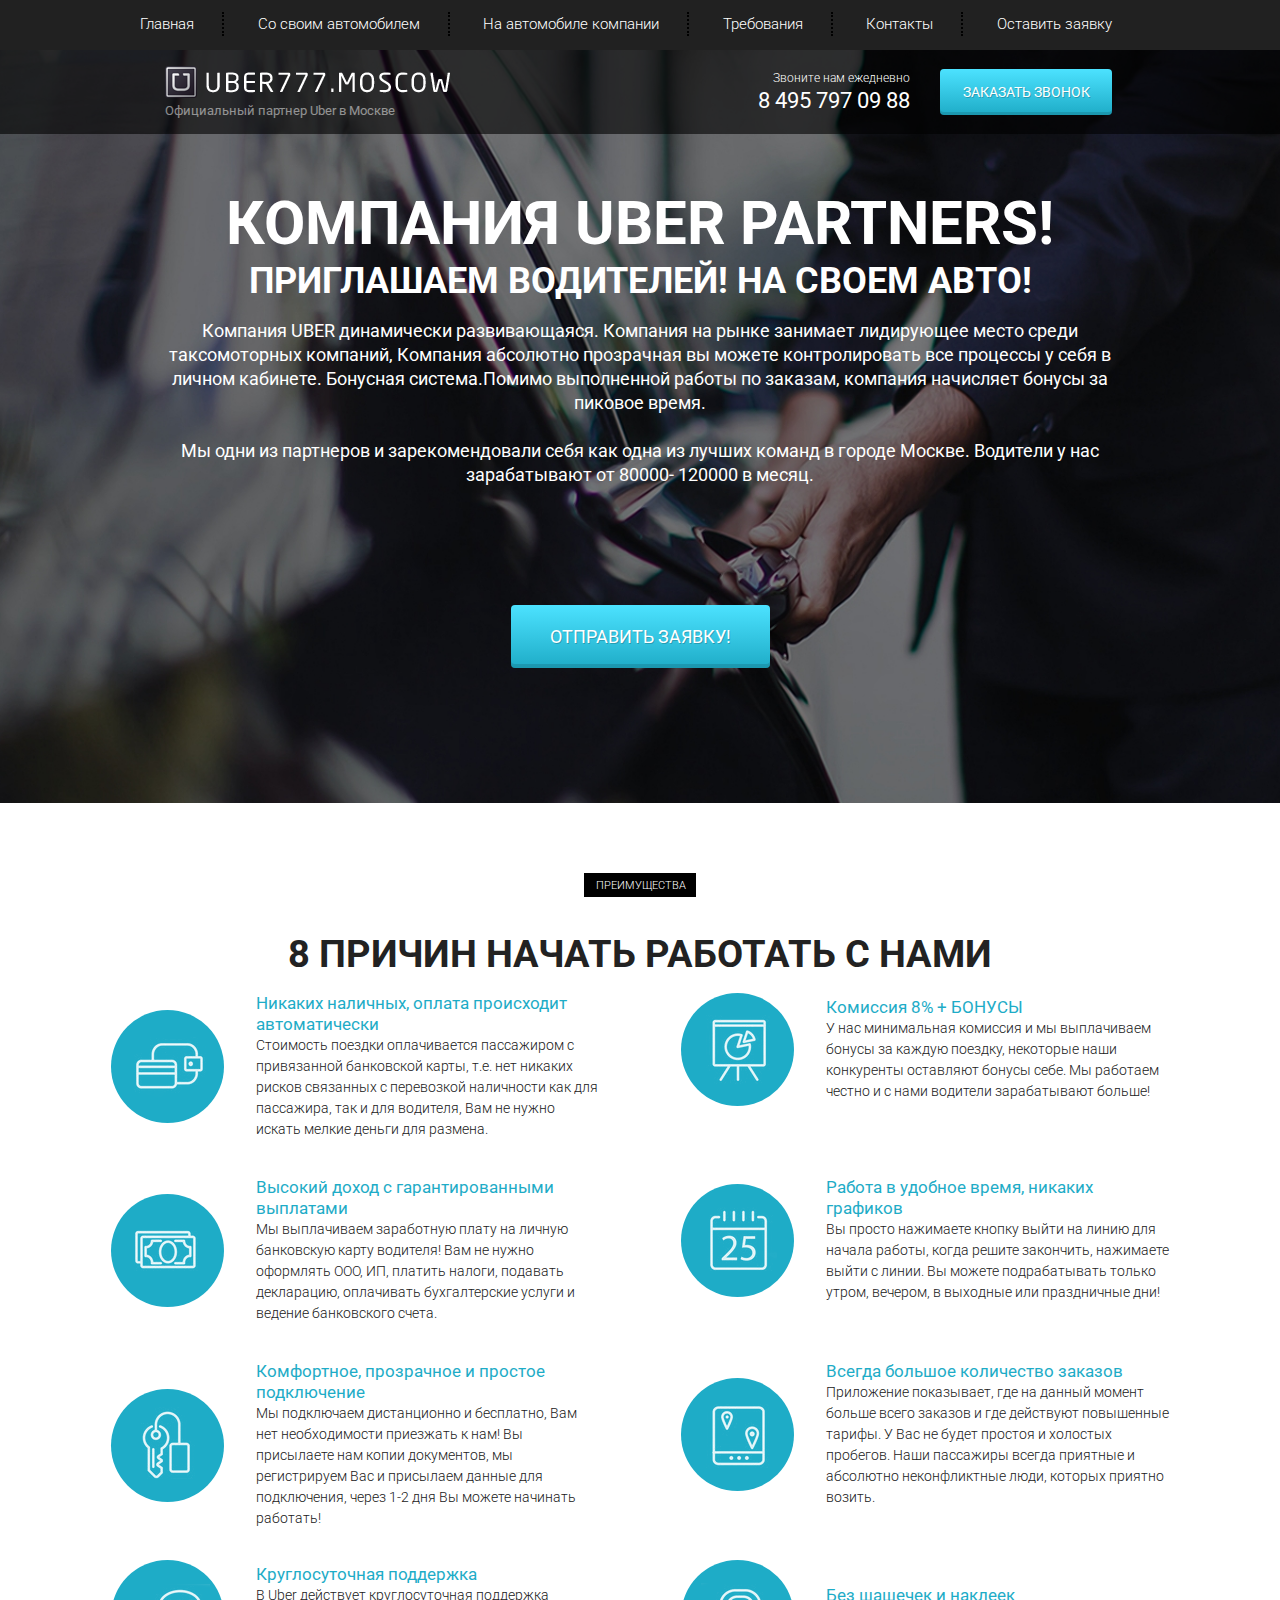
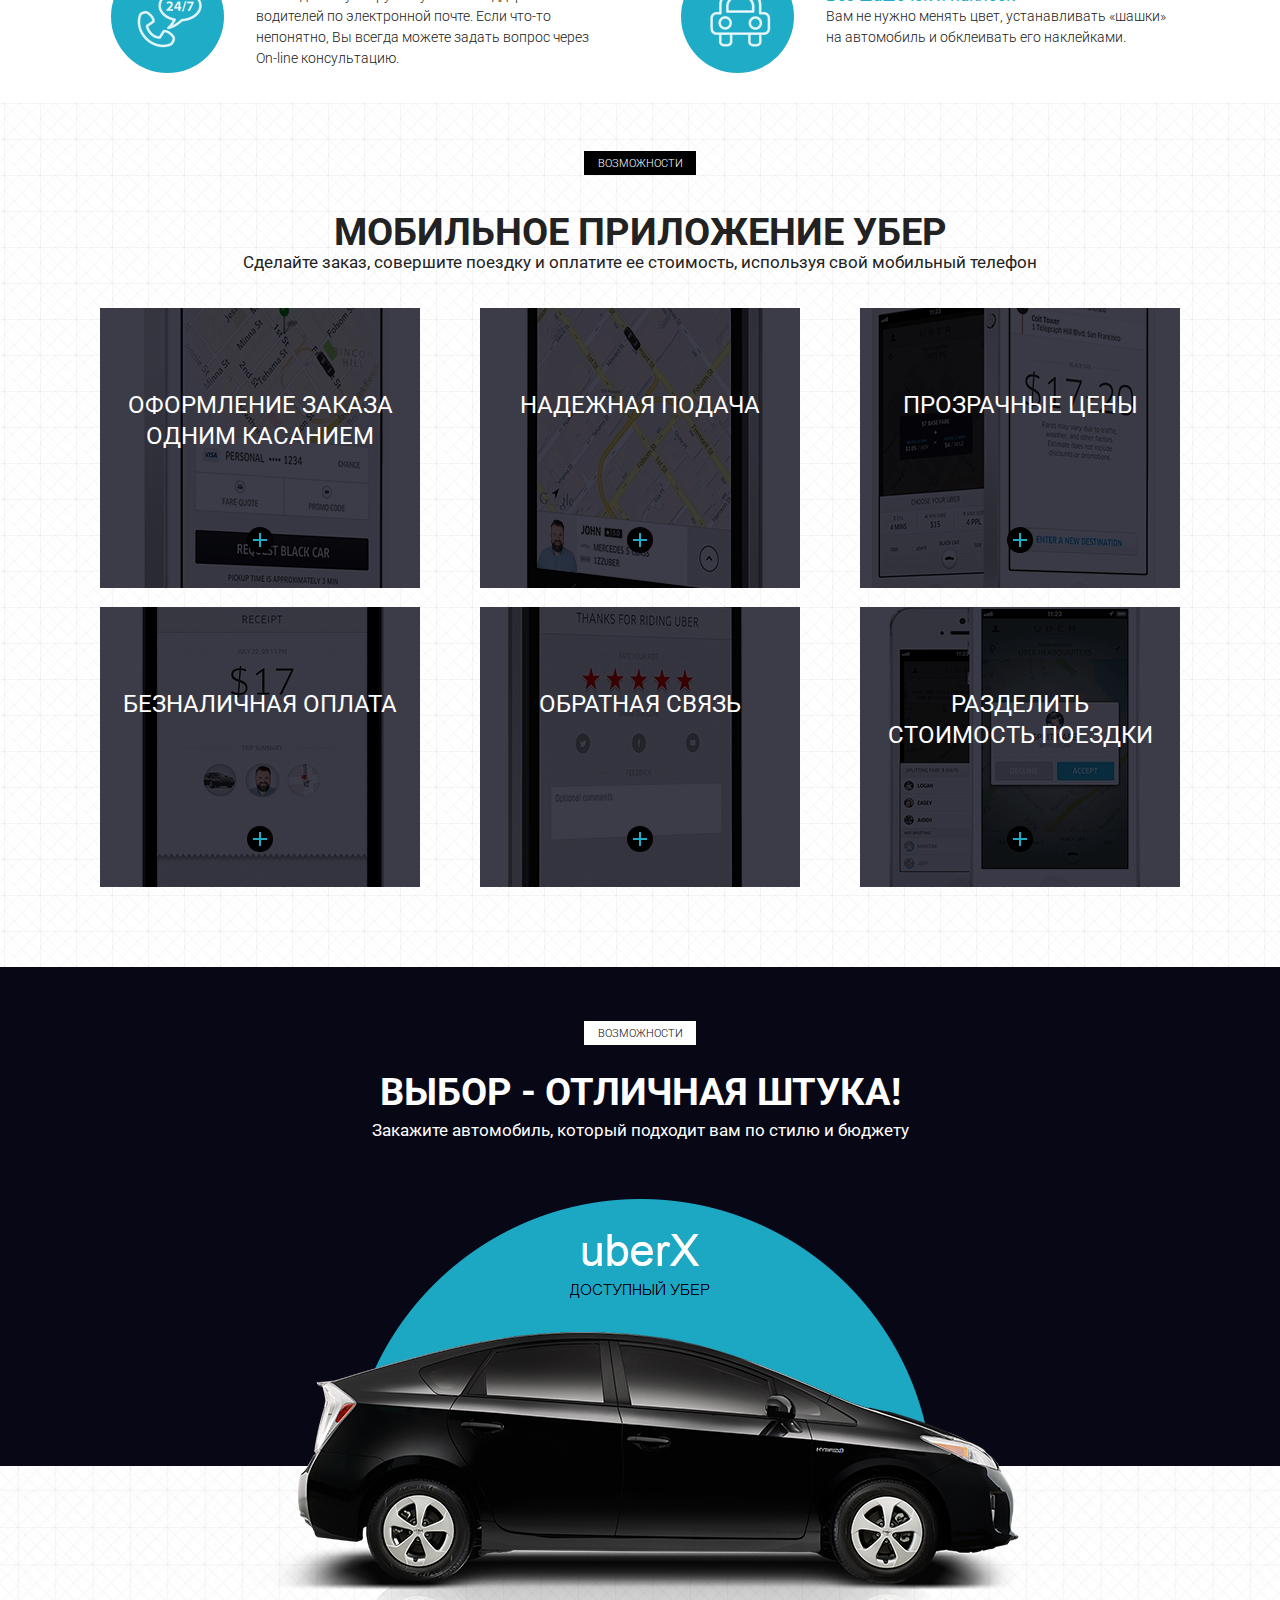
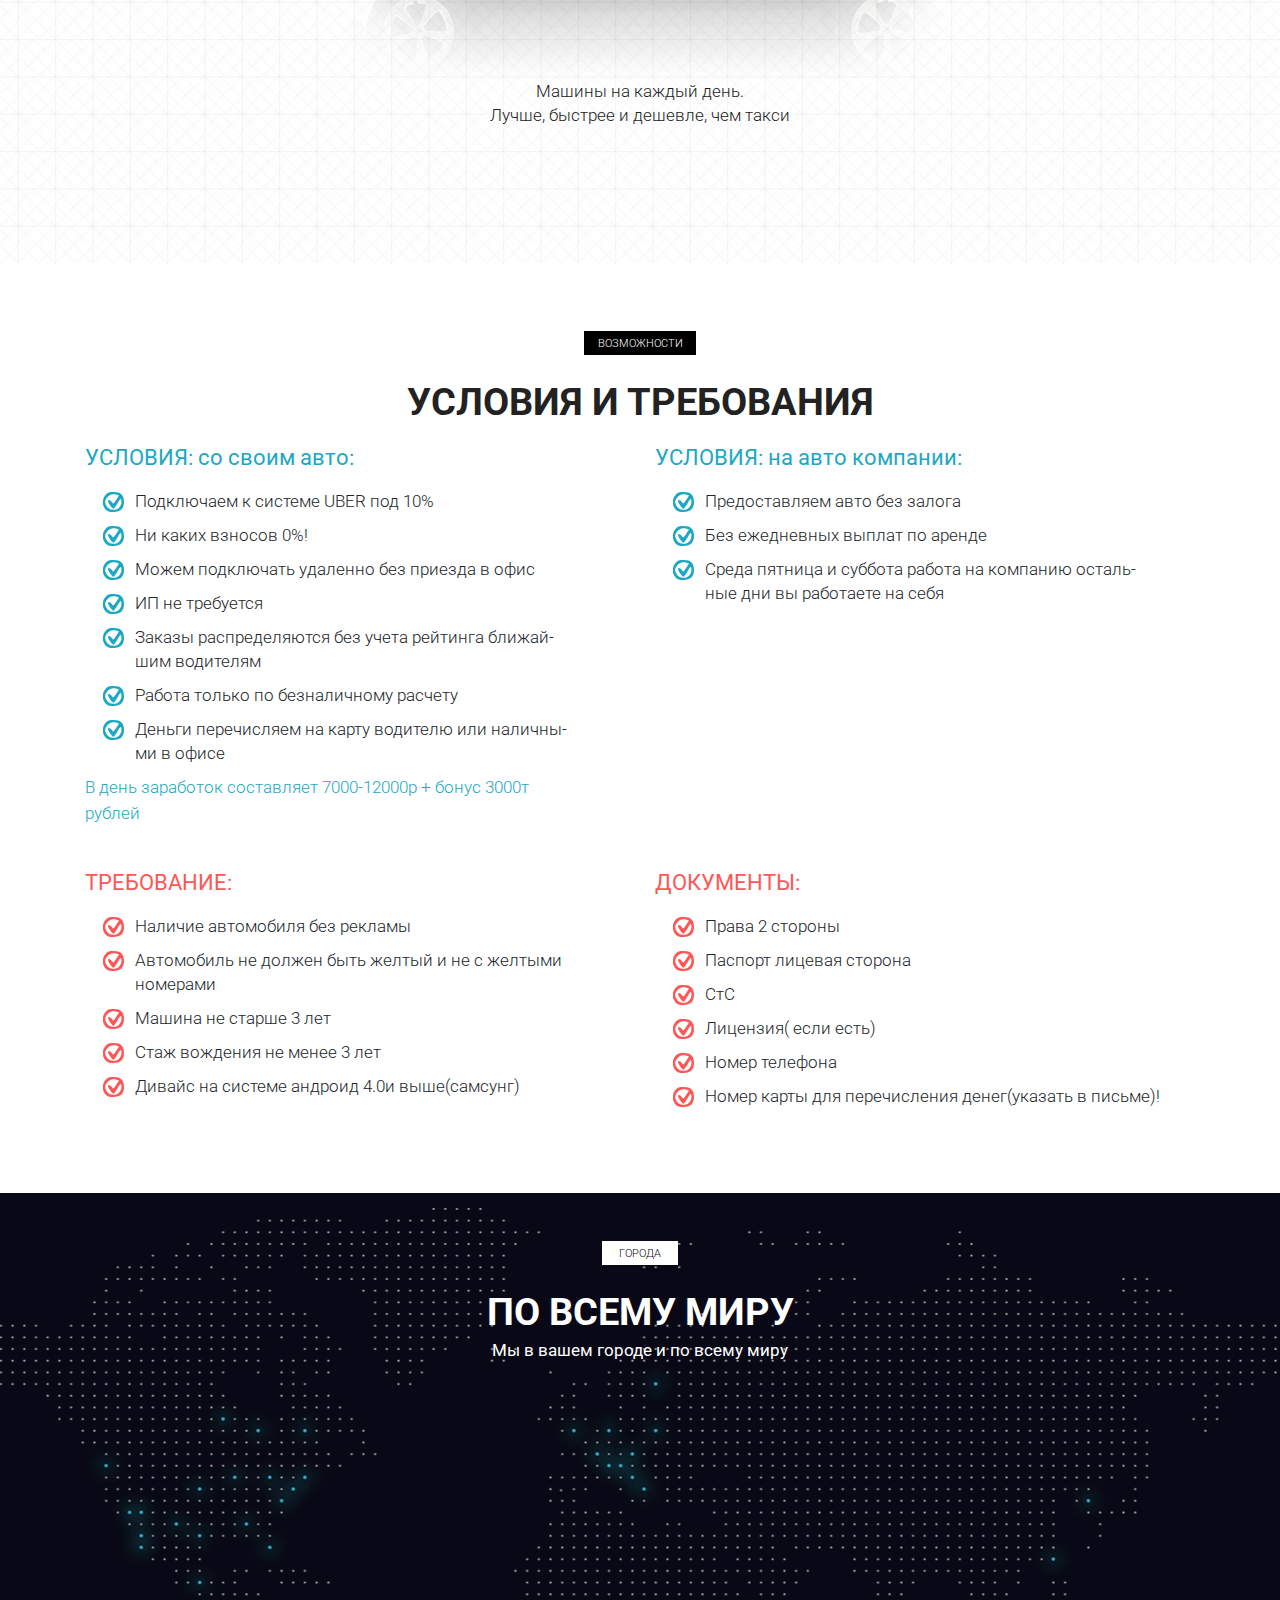
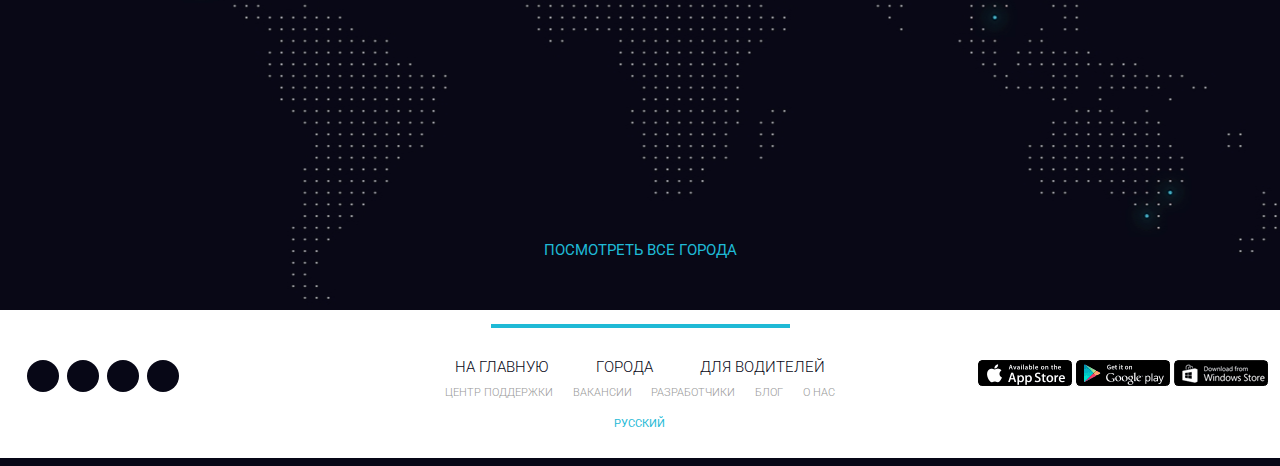
==== index.html @ fc547fad "init" ====
<!DOCTYPE html>
<html lang="ru">

<head>
    <meta charset="UTF-8">
    <meta name="viewport" content="width=device-width, initial-scale=1.0">
    <meta http-equiv="X-UA-Compatible" content="ie=edge">
    <title>Document</title>
    <link rel="shortcut icon" href="./assets/icons/favicon.ico" type="image/x-icon">
    <link href="https://fonts.googleapis.com/css?family=Roboto:300,400,700&amp;subset=cyrillic-ext" rel="stylesheet">
    <link rel="stylesheet" href="https://cdnjs.cloudflare.com/ajax/libs/font-awesome/5.12.0/css/all.min.css"
        integrity="sha256-ybRkN9dBjhcS2qrW1z+hfCxq+1aBdwyQM5wlQoQVt/0=" crossorigin="anonymous" />
    <link rel="stylesheet" href="./assets/css/bootstrap-reboot.min.css">
    <link rel="stylesheet" href="./assets/css/bootstrap-grid.min.css">
    <link rel="stylesheet" href="./assets/css/style.min.css">
</head>

<body>

    <header>
        <nav>
            <div class="container">
                <ul class="menu">
                    <li class="menu_item"><a href="#" class="menu_link">Главная</a></li>
                    <li class="menu_item"><a href="#require" class="menu_link">Со своим автомобилем</a></li>
                    <li class="menu_item"><a href="#require" class="menu_link">На автомобиле компании</a></li>
                    <li class="menu_item"><a href="#" class="menu_link">Требования</a></li>
                    <li class="menu_item"><a href="#" class="menu_link">Контакты</a></li>
                    <li class="menu_item"><a href="#" class="menu_link">Оставить заявку</a></li>
                </ul>
            </div>
            <div class="hamburger">
                <span></span>
                <span></span>
                <span></span>
            </div>
        </nav>
        <div class="subheader">
            <div class="container">
                <div class="row">
                    <div class="col-6 col-md-4 offset-md-1 p-0">
                        <a href="#" class="subheader_logo"><img src="./assets/icons/logo.png" alt="logo"></a>
                        <div class="subheader_official">
                            Официальный партнер Uber в Москве
                        </div>
                    </div>

                    <div class="xs-hidden col-md-3 offset-md-1 col-xl-2 offset-xl-2">
                        <div class="subheader_call">Звоните нам ежедневно</div>
                        <a href="tel:84957970988" class="subheader_phone">8 495 797 09 88</a>
                    </div>

                    <div class="col-6 col-md-3 col-lg-2">
                        <a href="tel:84957970988" class="xs-visible subheader_phone">8 495 797 09 88</a>
                        <button class="subheader_btn">заказать звонок</button>
                    </div>
                </div>
            </div>
        </div>
    </header>

    <section class="promo">
        <div class="container">
            <div class="row">
                <div class="col-md-12 offset-md-0 col-lg-10 offset-lg-1 p-0">
                    <h1 class="promo_header">КОМПАНИЯ UBER PARTNERS!</h1>
                    <h2 class="promo_subheader">ПРИГЛАШАЕМ ВОДИТЕЛЕЙ! НА СВОЕМ АВТО!</h2>
                    <div class="promo_descr">
                        Компания UBER динамически развивающаяся. Компания на рынке занимает лидирующее место среди
                        таксомоторных компаний, Компания абсолютно прозрачная вы можете контролировать все процессы у
                        себя в личном кабинете. Бонуcная система.Помимо выполненной работы по заказам, компания
                        начисляет бонусы за
                        пиковое время.
                        <br><br>
                        Мы одни из партнеров и зарекомендовали себя как одна из лучших команд в городе Москве. Водители
                        у нас
                        зарабатывают от 80000- 120000 в месяц.
                    </div>
                    <button class="promo_btn">ОТПРАВИТЬ ЗАЯВКУ!</button>
                </div>
            </div>
        </div>
    </section>

    <section class="advantages">
        <div class="container">
            <h2 class="label">преимущества</h2>
            <h3 class="title">8 причин начать работать с нами</h3>
            <div class="row">
                <div class="col-md-6 p-0">
                    <div class="advantages_block">
                        <div class="advantages_round">
                            <img src="./assets/icons/reasons/reason_1.png" alt="1">
                        </div>
                        <div class="advantages_descr">
                            <div class="advantages_subtitle">Никаких наличных, оплата происходит автоматически</div>
                            <div class="advantages_text">Стоимость поездки оплачивается пассажиром с привязанной
                                банковской карты, т.е. нет никаких рисков связанных с перевозкой наличности как для
                                пассажира, так и для водителя, Вам не нужно искать мелкие деньги для размена.</div>
                        </div>
                    </div>
                </div>
                <div class="col-md-6 p-0">
                    <div class="advantages_block">
                        <div class="advantages_round">
                            <img src="./assets/icons/reasons/reason_2.png" alt="2">
                        </div>
                        <div class="advantages_descr">
                            <div class="advantages_subtitle">Комиссия 8% + БОНУСЫ</div>
                            <div class="advantages_text">У нас минимальная комиссия и мы выплачиваем бонусы за каждую
                                поездку, некоторые наши конкуренты оставляют бонусы себе. Мы работаем честно и с нами
                                водители зарабатывают больше!</div>
                        </div>
                    </div>
                </div>
                <div class="col-md-6 p-0">
                    <div class="advantages_block">
                        <div class="advantages_round">
                            <img src="./assets/icons/reasons/reason_3.png" alt="3">
                        </div>
                        <div class="advantages_descr">
                            <div class="advantages_subtitle">Высокий доход с гарантированными выплатами</div>
                            <div class="advantages_text">Мы выплачиваем заработную плату на личную банковскую карту
                                водителя! Вам не нужно оформлять ООО, ИП, платить налоги, подавать декларацию,
                                оплачивать бухгалтерские услуги и ведение банковского счета.</div>
                        </div>
                    </div>
                </div>
                <div class="col-md-6 p-0">
                    <div class="advantages_block">
                        <div class="advantages_round">
                            <img src="./assets/icons/reasons/reason_4.png" alt="4">
                        </div>
                        <div class="advantages_descr">
                            <div class="advantages_subtitle">Работа в удобное время, никаких графиков</div>
                            <div class="advantages_text">Вы просто нажимаете кнопку выйти на линию для начала работы,
                                когда решите закончить, нажимаете выйти с линии. Вы можете подрабатывать только утром,
                                вечером, в выходные или праздничные дни!</div>
                        </div>
                    </div>
                </div>
                <div class="col-md-6 p-0">
                    <div class="advantages_block">
                        <div class="advantages_round">
                            <img src="./assets/icons/reasons/reason_5.png" alt="5">
                        </div>
                        <div class="advantages_descr">
                            <div class="advantages_subtitle">Комфортное, прозрачное и простое подключение</div>
                            <div class="advantages_text">Мы подключаем дистанционно и бесплатно, Вам нет необходимости
                                приезжать к нам! Вы присылаете нам копии документов, мы регистрируем Вас и присылаем
                                данные для подключения, через 1-2 дня Вы можете начинать работать!</div>
                        </div>
                    </div>
                </div>
                <div class="col-md-6 p-0">
                    <div class="advantages_block">
                        <div class="advantages_round">
                            <img src="./assets/icons/reasons/reason_6.png" alt="6">
                        </div>
                        <div class="advantages_descr">
                            <div class="advantages_subtitle">Всегда большое количество заказов</div>
                            <div class="advantages_text">Приложение показывает, где на данный момент больше всего
                                заказов и где действуют повышенные тарифы. У Вас не будет простоя и холостых пробегов.
                                Наши пассажиры всегда приятные и абсолютно неконфликтные люди, которых приятно возить.
                            </div>
                        </div>
                    </div>
                </div>
                <div class="col-md-6 p-0">
                    <div class="advantages_block m-0">
                        <div class="advantages_round">
                            <img src="./assets/icons/reasons/reason_7.png" alt="7">
                        </div>
                        <div class="advantages_descr">
                            <div class="advantages_subtitle">Круглосуточная поддержка</div>
                            <div class="advantages_text">В Uber действует круглосуточная поддержка водителей по
                                электронной почте. Если что-то непонятно, Вы всегда можете задать вопрос через On-line
                                консультацию.</div>
                        </div>
                    </div>
                </div>
                <div class="col-md-6 p-0">
                    <div class="advantages_block m-0">
                        <div class="advantages_round">
                            <img src="./assets/icons/reasons/reason_8.png" alt="8">
                        </div>
                        <div class="advantages_descr">
                            <div class="advantages_subtitle">Без шашечек и наклеек</div>
                            <div class="advantages_text">Вам не нужно менять цвет, устанавливать «шашки» на автомобиль и
                                обклеивать его наклейками.</div>
                        </div>
                    </div>
                </div>
            </div>
        </div>
    </section>

    <section class="mobile">
        <div class="container">
            <div class="label">Возможности</div>
            <div class="title">мобильное приложение убер</div>
            <div class="subtitle">Сделайте заказ, совершите поездку и оплатите ее стоимость, используя свой мобильный
                телефон</div>

            <div class="row">
                <div class="col-md-4">
                    <div class="mobile_item mobile_item_1">
                        <div class="mobile_item_subtitle">оформление заказа одним касанием</div>
                        <div class="mobile_item_plus"></div>
                    </div>
                </div>
                <div class="col-md-4">
                    <div class="mobile_item mobile_item_2">
                        <div class="mobile_item_subtitle">надежная подача</div>
                        <div class="mobile_item_plus"></div>
                    </div>
                </div>
                <div class="col-md-4">
                    <div class="mobile_item mobile_item_3">
                        <div class="mobile_item_subtitle">прозрачные цены</div>
                        <div class="mobile_item_plus"></div>
                    </div>
                </div>
                <div class="col-md-4">
                    <div class="mobile_item mobile_item_4">
                        <div class="mobile_item_subtitle">безналичная оплата</div>
                        <div class="mobile_item_plus"></div>
                    </div>
                </div>
                <div class="col-md-4">
                    <div class="mobile_item mobile_item_5">
                        <div class="mobile_item_subtitle">обратная связь</div>
                        <div class="mobile_item_plus"></div>
                    </div>
                </div>
                <div class="col-md-4">
                    <div class="mobile_item mobile_item_6">
                        <div class="mobile_item_subtitle">разделить<br>
                            стоимость поездки</div>
                        <div class="mobile_item_plus"></div>
                    </div>
                </div>
            </div>
        </div>
    </section>

    <section class="choice">
        <div class="container">
            <div class="black"></div>
            <div class="label label_white">возможности</div>
            <h2 class="title title_white">Выбор - отличная штука!</h2>
            <div class="subtitle subtitle_white">Закажите автомобиль, который подходит вам по стилю и бюджету</div>
            <img src="./assets/img/car.png" alt="uber car" class="choice_img">
            <div class="choice_descr">
                Машины на каждый день.<br>
                Лучше, быстрее и дешевле, чем такси
            </div>
        </div>
    </section>

    <section class="require" id="require">
        <div class="container">
            <div class="label">Возможности</div>
            <div class="title">условия и требования</div>
            <div class="row">
                <div class="col-md-6">
                    <div class="require_block">
                        <div class="require_title">УСЛОВИЯ: со своим авто:</div>
                        <ul class="require_list mb-0">
                            <li>Подключаем к системе UBER под 10%</li>
                            <li>Ни каких взносов 0%!</li>
                            <li>Можем подключать удаленно без приезда в офис</li>
                            <li>ИП не требуется</li>
                            <li>Заказы распределяются без учета рейтинга ближай-<br>шим водителям</li>
                            <li>Работа только по безналичному расчету</li>
                            <li>Деньги перечисляем на карту водителю или наличны-<br>ми в офисе</li>
                        </ul>
                        <div class="require_descr">В день заработок составляет 7000-12000р + бонус 3000т<br>рублей</div>
                    </div>
                </div>
                <div class="col-md-6">
                    <div class="require_block">
                        <div class="require_title">УСЛОВИЯ: на авто компании:</div>
                        <ul class="require_list">
                            <li>Предоставляем авто без залога</li>
                            <li>Без ежедневных выплат по аренде</li>
                            <li>Среда пятница и суббота работа на компанию осталь-<br>ные дни вы работаете на себя </li>
                        </ul>
                    </div>
                </div>
                <div class="col-md-6">
                    <div class="require_block warning">
                        <div class="require_title">ТРЕБОВАНИЕ:</div>
                        <ul class="require_list">
                            <li>Наличие автомобиля без рекламы</li>
                            <li>Автомобиль не должен быть желтый и не с желтыми номерами</li>
                            <li>Машина не старше 3 лет</li>
                            <li>Стаж вождения не менее 3 лет</li>
                            <li>Дивайс на системе андроид 4.0и выше(самсунг)</li>
                        </ul>
                    </div>
                </div>
                <div class="col-md-6">
                    <div class="require_block warning">
                        <div class="require_title">ДОКУМЕНТЫ:</div>
                        <ul class="require_list">
                            <li>Права 2 стороны</li>
                            <li>Паспорт лицевая сторона</li>
                            <li>СтС</li>
                            <li>Лицензия( если есть)</li>
                            <li>Номер телефона</li>
                            <li>Номер карты для перечисления денег(указать в письме)!</li>
                        </ul>
                    </div>
                </div>
            </div>
        </div>
    </section>

    <section class="world">
        <div class="container">
            <div class="label label_white label_min">города</div>
            <h2 class="title title_white">По всему миру</h2>
            <div class="subtitle subtitle_white">Мы в вашем городе и по всему миру</div>

            <a href="#" class="world_link">посмотреть все города</a>
        </div>
    </section>

    <footer>
        <div class="footer_divider"></div>
        <div class="footer_wrapper row" style="overflow: auto;">
            <div class="col-md-2 col-lg-3 col-xl-4">
                <div class="footer_social">
                    <a href="#" class="footer_social_link">
                        <i class="fab fa-facebook-f"></i>
                    </a>
                    <a href="#" class="footer_social_link">
                        <i class="fab fa-twitter"></i>
                    </a>
                    <a href="#" class="footer_social_link">
                        <i class="fab fa-linkedin"></i>
                    </a>
                    <a href="#" class="footer_social_link">
                        <i class="fab fa-instagram"></i>
                    </a>
                </div>
            </div>
            <div class="col-md-8 col-lg-6 col-xl-4 p-xs-0">
                <div class="footer_links">
                    <div class="footer_links_main">
                        <a href="#">на главную</a>
                        <a href="#">города</a>
                        <a href="#">для водителей</a>
                    </div>
                    <div class="footer_links_sub">
                        <a href="#">центр поддержки</a>
                        <a href="#">вакансии</a>
                        <a href="#">разработчики</a>
                        <a href="#">блог</a>
                        <a href="#">о нас</a>
                    </div>
                    <a href="#" class="footer_links_lang">русский</a>
                </div>
            </div>
            <div class="col-md-2 col-lg-3 col-xl-4 p-lg-0">
                <div class="footer_mobile">
                    <a href="#">
                        <img src="./assets/img/app_store.png" alt="App Store">
                    </a>
                    <a href="#">
                        <img src="./assets/img/google_play.png" alt="Google play">
                    </a>
                    <a href="#">
                        <img src="./assets/img/windows_store.png" alt="Windows store">
                    </a>
                </div>
            </div>
        </div>
    </footer>

    <div class="divider"></div>

    <script src="./assets/js/script.js"></script>

</body>

</html>
---- assets/css/style.min.css ----
a{-webkit-transition:0.3s all;transition:0.3s all}a:hover{text-decoration:none;color:#dbdbdb}header{position:relative;height:50px}nav{position:fixed;width:100%;height:50px;background-color:#212121;z-index:10}.hamburger{display:none}.menu{display:-webkit-box;display:-ms-flexbox;display:flex;-webkit-box-pack:justify;-ms-flex-pack:justify;justify-content:space-between;padding:12px 55px;margin:0;list-style-type:none}.menu_link{color:#ffffff;font-size:15px;font-weight:300}.menu_item{border-right:2px dotted black;padding-right:28px}.menu_item:last-child{border-right:none}.subheader{position:absolute;top:50px;width:100%;height:84px;background-color:rgba(0,0,0,0.6)}.subheader_logo{display:block;min-width:100%;margin-top:16px}.subheader_official{margin-top:3px;opacity:0.5;color:#ffffff;font-size:13px;font-weight:400}.subheader_call{color:#ffffff;font-size:12px;font-weight:300;margin-top:19px;text-align:right}.subheader_phone{display:block;margin-top:8px;color:#ffffff;font-size:22px;font-weight:400;text-transform:uppercase;text-align:right;line-height:12px}.subheader_btn{margin-top:19px;width:172px;height:46px;-webkit-box-shadow:inset 0 -3px 0 rgba(0,0,0,0.12);box-shadow:inset 0 -3px 0 rgba(0,0,0,0.12);border:none;border-radius:4px;background-image:-webkit-gradient(linear, left bottom, left top, from(#1eacc7), to(#4ce2ff));background-image:linear-gradient(to top, #1eacc7 0%, #4ce2ff 100%);text-shadow:1px 1px 0 rgba(0,0,0,0.21);color:#ffffff;font-size:14px;font-weight:400;text-transform:uppercase}.subheader_btn:hover{background-image:none;background-color:#1eacc7}.subheader_btn:focus{outline:none}.promo{min-height:750px;background:url("../img/bg/main_bg.jpg") center center/cover no-repeat;padding:129px 0 135px 0;text-align:center}.promo_header{color:#ffffff;font-weight:700;text-transform:uppercase;font-size:60px;margin:0;max-height:75px}.promo_subheader{color:#ffffff;font-weight:700;text-transform:uppercase;font-size:36px;text-align:center;margin:0}.promo_descr{color:#ffffff;font-size:18px;font-weight:400;line-height:24px;margin-top:11px}.promo_btn{display:block;margin:118px auto 0 auto;width:259px;height:63px;-webkit-box-shadow:inset 0 -4px 0 rgba(0,0,0,0.12);box-shadow:inset 0 -4px 0 rgba(0,0,0,0.12);border:none;border-radius:4px;background-image:-webkit-gradient(linear, left bottom, left top, from(#1eacc7), to(#4ce2ff));background-image:linear-gradient(to top, #1eacc7 0%, #4ce2ff 100%);text-shadow:1px 1px 0 rgba(0,0,0,0.21);color:#ffffff;font-size:18px;font-weight:400;text-transform:uppercase}.promo_btn:hover{background-image:none;background-color:#1eacc7}.promo_btn:focus{outline:none}.label{position:relative;margin:0 auto;height:24px;width:112px;padding:5px 12px;background-color:#000000;color:#ffffff;font-size:11px;font-weight:300;text-transform:uppercase;text-align:center;z-index:2}.label_white{background-color:#ffffff;color:#070716}.label_min{width:76px}.title{position:relative;margin-bottom:0;margin-top:38px;color:#222222;font-size:38px;line-height:38px;font-weight:700;text-transform:uppercase;text-align:center;z-index:2}.title_white{color:#ffffff;margin-top:28px}.subtitle{position:relative;margin-top:-1px;color:#222222;font-size:17px;font-weight:400;text-align:center;z-index:2}.subtitle_white{color:#ffffff;margin-top:7px}.advantages{min-height:900px;padding-top:70px}.advantages_block{display:-webkit-box;display:-ms-flexbox;display:flex;-webkit-box-pack:center;-ms-flex-pack:center;justify-content:center;-webkit-box-align:center;-ms-flex-align:center;align-items:center;margin-top:6px;margin-bottom:31px;line-height:21px}.advantages_round{display:-webkit-box;display:-ms-flexbox;display:flex;-webkit-box-pack:center;-ms-flex-pack:center;justify-content:center;-webkit-box-align:center;-ms-flex-align:center;align-items:center;margin-right:32px;width:113px;height:113px;background-color:#1eacc7;border-radius:100%}.advantages_descr{width:343px}.advantages_subtitle{line-height:21px;color:#1eacc7;font-size:17px;font-weight:400}.advantages_text{color:#202020;font-size:13.97px;font-weight:300;line-height:21px}.advantages .row{margin-top:14px}.mobile{min-height:864px;padding:48px 0 59px 0;background:url("../img/bg/mobile_app.png") center center/cover no-repeat}.mobile .row{margin-top:32px}.mobile_item{position:relative;width:320px;height:280px;margin:0 auto;margin-bottom:19px;padding-top:82px}.mobile_item_1{background:url("../img/bg/mobile_screen_1.jpg") center center/cover no-repeat}.mobile_item_2{background:url("../img/bg/mobile_screen_2.jpg") center center/cover no-repeat}.mobile_item_3{background:url("../img/bg/mobile_screen_3.jpg") center center/cover no-repeat}.mobile_item_4{background:url("../img/bg/mobile_screen_4.jpg") center center/cover no-repeat}.mobile_item_5{background:url("../img/bg/mobile_screen_5.jpg") center center/cover no-repeat}.mobile_item_6{background:url("../img/bg/mobile_screen_6.jpg") center center/cover no-repeat}.mobile_item_subtitle{color:#ffffff;font-size:24px;font-weight:400;line-height:31px;text-transform:uppercase;text-align:center}.mobile_item_plus{display:-webkit-box;display:-ms-flexbox;display:flex;-webkit-box-pack:center;-ms-flex-pack:center;justify-content:center;-webkit-box-align:center;-ms-flex-align:center;align-items:center;position:absolute;bottom:35px;left:50%;-webkit-transform:translateX(-50%);transform:translateX(-50%);width:26px;height:26px;background-color:#000000;margin:0 auto;border-radius:100%;cursor:pointer}.mobile_item_plus:before{content:'';display:block;width:14px;height:2px;background-color:#1eacc7;-webkit-transition:0.3s all;transition:0.3s all}.mobile_item_plus:after{content:'';position:absolute;left:50%;-webkit-transform:translateX(-50%);transform:translateX(-50%);display:block;width:2px;height:14px;background-color:#1eacc7;-webkit-transition:0.3s all;transition:0.3s all}.mobile_item_plus:hover:before,.mobile_item_plus:hover:after{background-color:#ff5656}.choice{position:relative;height:896px;padding:54px 0 138px 0;background:url("../img/bg/mobile_app.png") center center/cover no-repeat}.choice_img{position:relative;display:block;margin:0 auto;margin-top:55px;z-index:2}.choice_descr{text-align:center;color:#222222;font-size:17px;font-weight:300;line-height:24px}.choice .black{position:absolute;top:0;left:0;height:499px;width:100%;background-color:#070716;z-index:1}.require{padding:68px 0 65px 0}.require .title{margin-top:28px}.require_block{margin:20px 0}.require_title{color:#1ca8c3;font-size:22px;font-weight:400}.require_descr{color:#1ca8c3;font-weight:300;font-size:17px}.require_list{list-style-type:none;padding-left:50px;margin-top:15px}.require_list li{position:relative;font-size:17px;font-weight:300;line-height:24px;margin-bottom:10px}.require_list li:before{content:'';display:block;position:absolute;left:-32px;top:3px;width:21px;height:20px;background:url("../icons/check_blue.svg") center center/cover no-repeat}.require .warning .require_title{color:#ff5656}.require .warning .require_list li:before{background:url("../icons/check_red.svg") center center/cover no-repeat}.world{position:relative;height:717px;padding:48px 0 49px 0;background:url("../img/bg/map.jpg") center center/cover no-repeat}.world_link{position:absolute;left:50%;-webkit-transform:translateX(-50%);transform:translateX(-50%);bottom:49px;text-align:center;font-size:15px;font-weight:400;text-transform:uppercase;color:#1fbad6}.world_link:hover{text-decoration:none;color:#fff}footer{padding:14px 23px 25px 23px}.footer_divider{width:299px;height:4px;background-color:#1fbad6;margin:0 auto}.footer_wrapper{display:-webkit-box;display:-ms-flexbox;display:flex;-webkit-box-pack:justify;-ms-flex-pack:justify;justify-content:space-between;-webkit-box-align:start;-ms-flex-align:start;align-items:flex-start;padding-top:32px}.footer_social{width:160px;display:-webkit-box;display:-ms-flexbox;display:flex;-webkit-box-pack:justify;-ms-flex-pack:justify;justify-content:space-between}.footer_social_link{display:-webkit-box;display:-ms-flexbox;display:flex;-webkit-box-pack:center;-ms-flex-pack:center;justify-content:center;-webkit-box-align:center;-ms-flex-align:center;align-items:center;margin:0 4px;width:32px;height:32px;background-color:#070716;border-radius:100%}.footer_social_link i{color:#ffffff}.footer_links{width:390px;margin:0 auto}.footer_links_main{display:-webkit-box;display:-ms-flexbox;display:flex;-webkit-box-pack:justify;-ms-flex-pack:justify;justify-content:space-between;padding:0 10px;margin-top:-4px}.footer_links_main a{color:#070716;font-size:15px;font-weight:300;text-transform:uppercase}.footer_links_sub{display:-webkit-box;display:-ms-flexbox;display:flex;-webkit-box-pack:justify;-ms-flex-pack:justify;justify-content:space-between;margin-top:6px}.footer_links_sub a{color:#999999;font-size:11px;font-weight:300;text-transform:uppercase}.footer_links_lang{display:block;margin:0 auto;color:#1fbad6;font-size:11px;font-weight:400;margin-top:15px;text-transform:uppercase;text-align:center}.footer_mobile{margin-right:4px;float:right;clear:right}.divider{height:8px;background-color:#070716}.xs-visible{display:none}@media (max-width: 1199px) and (min-width: 991px){.menu_item{padding-right:20px}.menu_link{font-size:13px}.promo_header{font-size:50px}.advantages_block{-webkit-box-align:start;-ms-flex-align:start;align-items:flex-start}.advantages_descr{width:300px}.mobile_item{width:300px}footer{padding-bottom:15px}.footer_wrapper{padding-top:17px;-webkit-box-align:center;-ms-flex-align:center;align-items:center}.footer_mobile{display:-webkit-box;display:-ms-flexbox;display:flex;-ms-flex-pack:distribute;justify-content:space-around}.footer_mobile a>img{width:95%;margin-top:5px}}@media (max-width: 991px){.menu_item{padding-right:10px}.menu_link{font-size:10px}.subheader_logo img{width:100%}.subheader_official{font-size:11px}.subheader_phone{font-size:18px}.subheader_btn{margin-top:21px;width:100%;height:40px}.promo_header{font-size:40px}.promo_subheader{font-size:30px}.advantages_block{-webkit-box-orient:vertical;-webkit-box-direction:normal;-ms-flex-direction:column;flex-direction:column;-webkit-box-align:center;-ms-flex-align:center;align-items:center}.advantages_round{margin-right:0}.advantages_descr{width:300px;margin-top:20px}.mobile_item{width:220px;height:220px;padding:52px 10px}.mobile_item_subtitle{font-size:20px;line-height:25px}.choice{height:777px}.choice img{width:100%}.footer_wrapper{padding-top:17px;-webkit-box-align:center;-ms-flex-align:center;align-items:center}.footer_mobile a>img{margin-top:5px}}@media (max-width: 767px){.menu{position:fixed;-webkit-box-orient:vertical;-webkit-box-direction:normal;-ms-flex-direction:column;flex-direction:column;-webkit-box-pack:center;-ms-flex-pack:center;justify-content:center;-webkit-box-align:center;-ms-flex-align:center;align-items:center;top:0;left:-100%;width:50%;height:100vh;padding:20px 15px;background-color:rgba(0,0,0,0.8);-webkit-transition:0.6s all;transition:0.6s all}.menu_active{left:0}.menu_item{padding-right:0;border:none;margin:10px 0}.menu_link{font-size:20px}.hamburger{display:block;position:absolute;right:10px;top:50%;-webkit-transform:translateY(-50%);transform:translateY(-50%);width:26px;height:12px}.hamburger span{display:block;height:2px;width:100%;background-color:#ffffff;margin-bottom:2px;-webkit-transition:0.5s all;transition:0.5s all}.hamburger_active span{margin-bottom:-2px}.hamburger_active span:first-child{-webkit-transform:translateY(3px) rotate(-45deg);transform:translateY(3px) rotate(-45deg)}.hamburger_active span:nth-child(2){display:none}.hamburger_active span:last-child{-webkit-transform:translateY(3px) rotate(45deg);transform:translateY(3px) rotate(45deg)}.xs-hidden{display:none}.xs-visible{display:block}.subheader_phone{display:block;margin-top:10px;color:#ffffff;font-size:16px;font-weight:400;text-transform:uppercase;text-align:center}.subheader_btn{display:block;width:200px;height:40px;margin:0 auto;margin-top:10px}.promo_header{line-height:45px}footer{padding:25px 0 20px 0}.footer_links{max-width:100%}.footer_divider{width:253px;margin:0 auto}.footer_wrapper{padding-top:22px;width:100%;margin:0}.footer_wrapper>div{margin-bottom:20px}.footer_wrapper>div:nth-child(1){-webkit-box-ordinal-group:3;-ms-flex-order:2;order:2}.footer_wrapper>div:nth-child(2){-webkit-box-ordinal-group:2;-ms-flex-order:1;order:1}.footer_wrapper>div:nth-child(3){-webkit-box-ordinal-group:4;-ms-flex-order:3;order:3}.footer_wrapper>div_links{width:290px}.footer_wrapper>div_links_main{padding:0;font-size:14px}.footer_wrapper>div_links_sub{-ms-flex-wrap:wrap;flex-wrap:wrap;-webkit-box-pack:center;-ms-flex-pack:center;justify-content:center}.footer_wrapper>div_links_sub a{margin:0 7px}.footer_wrapper>div_links_lang{margin-top:10px}.footer_social{margin:0 auto}.footer_mobile{max-width:300px;display:-webkit-box;display:-ms-flexbox;display:flex;-ms-flex-pack:distribute;justify-content:space-around;margin:0 auto;float:none}}@media (max-width: 575px){nav{height:30px}header{height:30px}.subheader{height:60px;top:30px}.subheader_official{display:none}.subheader_logo{margin-top:16px;margin-left:20px}.subheader_phone{font-size:12px;font-weight:400;text-transform:uppercase;margin-top:11px}.subheader_btn{height:22px;width:110px;font-size:10px;margin-top:9px}.promo{min-height:400px;padding:73px 0 35px 0}.promo_descr{display:none}.promo_header{font-size:30px;padding:0 24px;line-height:35px}.promo_subheader{font-size:20px;margin-top:33px;padding:0 10px;line-height:30px}.menu{width:85%}.menu_item{width:100%;text-align:center;padding:5px 0}.menu_link{display:block}.advantages{padding:22px 0 36px 0}.advantages_block{margin-top:26px}.advantages_round{height:100px;width:100px}.advantages_descr{width:90%;margin-top:27px}.advantages_subtitle{font-style:16px}.title{font-size:16px;margin-top:15px;line-height:16px}.choice{padding:25px 0 33px 0;min-height:390px;background:#000;max-height:550px}.choice_img{margin-top:35px}.choice_descr{margin-top:23px;color:#ffffff;font-size:17px;font-weight:300;line-height:24px}.choice .black{display:none}.mobile{padding:20px 0 40px 0}.mobile .row{margin-top:20px}.mobile_item{width:300px;height:260px;padding:81px 40px 0 40px}.mobile_item_subtitle{font-size:18px;line-height:31px}.mobile_item_plus{bottom:28px}.mobile_item_plus:hover:before,.mobile_item_plus:hover:after{background-color:#1eacc7}.require{padding:25px}.require_block{margin:30px 0 0 0}.require_title{font-size:16px}.require_list{padding-left:30px;margin-top:5px}.require_list li{font-size:14px;margin-bottom:5px;line-height:20px}.require_descr{font-size:14px;margin-top:15px}.world{min-height:360px;padding:25px 0 30px 0}.world_link{width:200px;display:block;bottom:30px;line-height:15px}}*{font-family:'Roboto', sans-serif}
/*# sourceMappingURL=style.min.css.map */
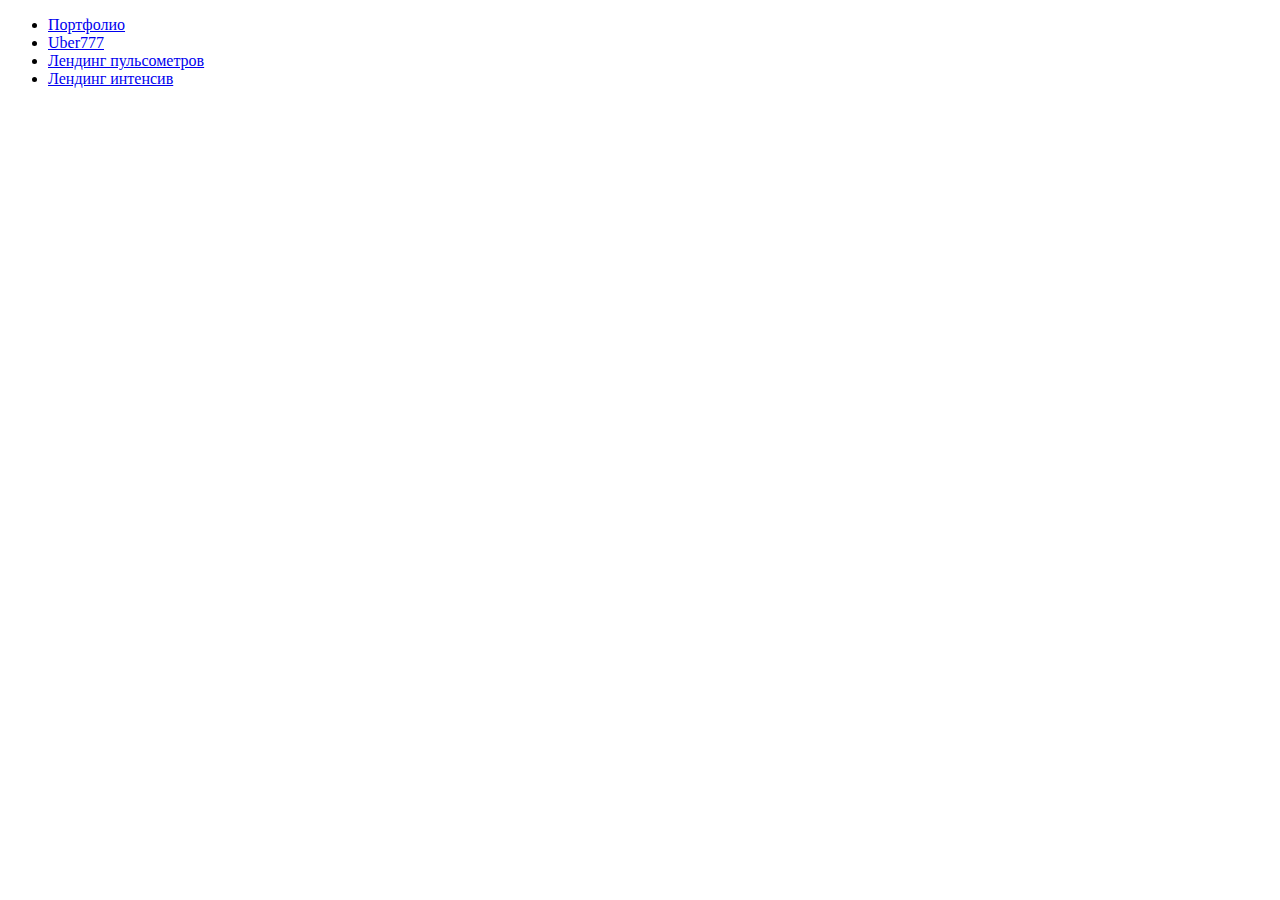
==== commit 0fcab863: "add sites" ====
--- a/index.html
+++ b/index.html
@@ -1,388 +1,16 @@
 <!DOCTYPE html>
-<html lang="ru">
+<html lang="en">
+<head>
+	<meta charset="UTF-8">
+	<title>Саталог сайтов</title>
+</head>
+<body>
+	<ul>
+		<li><a href="/briler">Портфолио</a></li>
+		<li><a href="/uber">Uber777</a></li>
+		<li><a href="/pulsometr">Лендинг пульсометров</a></li>
+		<li><a href="/intensiv">Лендинг интенсив</a></li>
 
-<head>
-    <meta charset="UTF-8">
-    <meta name="viewport" content="width=device-width, initial-scale=1.0">
-    <meta http-equiv="X-UA-Compatible" content="ie=edge">
-    <title>Document</title>
-    <link rel="shortcut icon" href="./assets/icons/favicon.ico" type="image/x-icon">
-    <link href="https://fonts.googleapis.com/css?family=Roboto:300,400,700&amp;subset=cyrillic-ext" rel="stylesheet">
-    <link rel="stylesheet" href="https://cdnjs.cloudflare.com/ajax/libs/font-awesome/5.12.0/css/all.min.css"
-        integrity="sha256-ybRkN9dBjhcS2qrW1z+hfCxq+1aBdwyQM5wlQoQVt/0=" crossorigin="anonymous" />
-    <link rel="stylesheet" href="./assets/css/bootstrap-reboot.min.css">
-    <link rel="stylesheet" href="./assets/css/bootstrap-grid.min.css">
-    <link rel="stylesheet" href="./assets/css/style.min.css">
-</head>
-
-<body>
-
-    <header>
-        <nav>
-            <div class="container">
-                <ul class="menu">
-                    <li class="menu_item"><a href="#" class="menu_link">Главная</a></li>
-                    <li class="menu_item"><a href="#require" class="menu_link">Со своим автомобилем</a></li>
-                    <li class="menu_item"><a href="#require" class="menu_link">На автомобиле компании</a></li>
-                    <li class="menu_item"><a href="#" class="menu_link">Требования</a></li>
-                    <li class="menu_item"><a href="#" class="menu_link">Контакты</a></li>
-                    <li class="menu_item"><a href="#" class="menu_link">Оставить заявку</a></li>
-                </ul>
-            </div>
-            <div class="hamburger">
-                <span></span>
-                <span></span>
-                <span></span>
-            </div>
-        </nav>
-        <div class="subheader">
-            <div class="container">
-                <div class="row">
-                    <div class="col-6 col-md-4 offset-md-1 p-0">
-                        <a href="#" class="subheader_logo"><img src="./assets/icons/logo.png" alt="logo"></a>
-                        <div class="subheader_official">
-                            Официальный партнер Uber в Москве
-                        </div>
-                    </div>
-
-                    <div class="xs-hidden col-md-3 offset-md-1 col-xl-2 offset-xl-2">
-                        <div class="subheader_call">Звоните нам ежедневно</div>
-                        <a href="tel:84957970988" class="subheader_phone">8 495 797 09 88</a>
-                    </div>
-
-                    <div class="col-6 col-md-3 col-lg-2">
-                        <a href="tel:84957970988" class="xs-visible subheader_phone">8 495 797 09 88</a>
-                        <button class="subheader_btn">заказать звонок</button>
-                    </div>
-                </div>
-            </div>
-        </div>
-    </header>
-
-    <section class="promo">
-        <div class="container">
-            <div class="row">
-                <div class="col-md-12 offset-md-0 col-lg-10 offset-lg-1 p-0">
-                    <h1 class="promo_header">КОМПАНИЯ UBER PARTNERS!</h1>
-                    <h2 class="promo_subheader">ПРИГЛАШАЕМ ВОДИТЕЛЕЙ! НА СВОЕМ АВТО!</h2>
-                    <div class="promo_descr">
-                        Компания UBER динамически развивающаяся. Компания на рынке занимает лидирующее место среди
-                        таксомоторных компаний, Компания абсолютно прозрачная вы можете контролировать все процессы у
-                        себя в личном кабинете. Бонуcная система.Помимо выполненной работы по заказам, компания
-                        начисляет бонусы за
-                        пиковое время.
-                        <br><br>
-                        Мы одни из партнеров и зарекомендовали себя как одна из лучших команд в городе Москве. Водители
-                        у нас
-                        зарабатывают от 80000- 120000 в месяц.
-                    </div>
-                    <button class="promo_btn">ОТПРАВИТЬ ЗАЯВКУ!</button>
-                </div>
-            </div>
-        </div>
-    </section>
-
-    <section class="advantages">
-        <div class="container">
-            <h2 class="label">преимущества</h2>
-            <h3 class="title">8 причин начать работать с нами</h3>
-            <div class="row">
-                <div class="col-md-6 p-0">
-                    <div class="advantages_block">
-                        <div class="advantages_round">
-                            <img src="./assets/icons/reasons/reason_1.png" alt="1">
-                        </div>
-                        <div class="advantages_descr">
-                            <div class="advantages_subtitle">Никаких наличных, оплата происходит автоматически</div>
-                            <div class="advantages_text">Стоимость поездки оплачивается пассажиром с привязанной
-                                банковской карты, т.е. нет никаких рисков связанных с перевозкой наличности как для
-                                пассажира, так и для водителя, Вам не нужно искать мелкие деньги для размена.</div>
-                        </div>
-                    </div>
-                </div>
-                <div class="col-md-6 p-0">
-                    <div class="advantages_block">
-                        <div class="advantages_round">
-                            <img src="./assets/icons/reasons/reason_2.png" alt="2">
-                        </div>
-                        <div class="advantages_descr">
-                            <div class="advantages_subtitle">Комиссия 8% + БОНУСЫ</div>
-                            <div class="advantages_text">У нас минимальная комиссия и мы выплачиваем бонусы за каждую
-                                поездку, некоторые наши конкуренты оставляют бонусы себе. Мы работаем честно и с нами
-                                водители зарабатывают больше!</div>
-                        </div>
-                    </div>
-                </div>
-                <div class="col-md-6 p-0">
-                    <div class="advantages_block">
-                        <div class="advantages_round">
-                            <img src="./assets/icons/reasons/reason_3.png" alt="3">
-                        </div>
-                        <div class="advantages_descr">
-                            <div class="advantages_subtitle">Высокий доход с гарантированными выплатами</div>
-                            <div class="advantages_text">Мы выплачиваем заработную плату на личную банковскую карту
-                                водителя! Вам не нужно оформлять ООО, ИП, платить налоги, подавать декларацию,
-                                оплачивать бухгалтерские услуги и ведение банковского счета.</div>
-                        </div>
-                    </div>
-                </div>
-                <div class="col-md-6 p-0">
-                    <div class="advantages_block">
-                        <div class="advantages_round">
-                            <img src="./assets/icons/reasons/reason_4.png" alt="4">
-                        </div>
-                        <div class="advantages_descr">
-                            <div class="advantages_subtitle">Работа в удобное время, никаких графиков</div>
-                            <div class="advantages_text">Вы просто нажимаете кнопку выйти на линию для начала работы,
-                                когда решите закончить, нажимаете выйти с линии. Вы можете подрабатывать только утром,
-                                вечером, в выходные или праздничные дни!</div>
-                        </div>
-                    </div>
-                </div>
-                <div class="col-md-6 p-0">
-                    <div class="advantages_block">
-                        <div class="advantages_round">
-                            <img src="./assets/icons/reasons/reason_5.png" alt="5">
-                        </div>
-                        <div class="advantages_descr">
-                            <div class="advantages_subtitle">Комфортное, прозрачное и простое подключение</div>
-                            <div class="advantages_text">Мы подключаем дистанционно и бесплатно, Вам нет необходимости
-                                приезжать к нам! Вы присылаете нам копии документов, мы регистрируем Вас и присылаем
-                                данные для подключения, через 1-2 дня Вы можете начинать работать!</div>
-                        </div>
-                    </div>
-                </div>
-                <div class="col-md-6 p-0">
-                    <div class="advantages_block">
-                        <div class="advantages_round">
-                            <img src="./assets/icons/reasons/reason_6.png" alt="6">
-                        </div>
-                        <div class="advantages_descr">
-                            <div class="advantages_subtitle">Всегда большое количество заказов</div>
-                            <div class="advantages_text">Приложение показывает, где на данный момент больше всего
-                                заказов и где действуют повышенные тарифы. У Вас не будет простоя и холостых пробегов.
-                                Наши пассажиры всегда приятные и абсолютно неконфликтные люди, которых приятно возить.
-                            </div>
-                        </div>
-                    </div>
-                </div>
-                <div class="col-md-6 p-0">
-                    <div class="advantages_block m-0">
-                        <div class="advantages_round">
-                            <img src="./assets/icons/reasons/reason_7.png" alt="7">
-                        </div>
-                        <div class="advantages_descr">
-                            <div class="advantages_subtitle">Круглосуточная поддержка</div>
-                            <div class="advantages_text">В Uber действует круглосуточная поддержка водителей по
-                                электронной почте. Если что-то непонятно, Вы всегда можете задать вопрос через On-line
-                                консультацию.</div>
-                        </div>
-                    </div>
-                </div>
-                <div class="col-md-6 p-0">
-                    <div class="advantages_block m-0">
-                        <div class="advantages_round">
-                            <img src="./assets/icons/reasons/reason_8.png" alt="8">
-                        </div>
-                        <div class="advantages_descr">
-                            <div class="advantages_subtitle">Без шашечек и наклеек</div>
-                            <div class="advantages_text">Вам не нужно менять цвет, устанавливать «шашки» на автомобиль и
-                                обклеивать его наклейками.</div>
-                        </div>
-                    </div>
-                </div>
-            </div>
-        </div>
-    </section>
-
-    <section class="mobile">
-        <div class="container">
-            <div class="label">Возможности</div>
-            <div class="title">мобильное приложение убер</div>
-            <div class="subtitle">Сделайте заказ, совершите поездку и оплатите ее стоимость, используя свой мобильный
-                телефон</div>
-
-            <div class="row">
-                <div class="col-md-4">
-                    <div class="mobile_item mobile_item_1">
-                        <div class="mobile_item_subtitle">оформление заказа одним касанием</div>
-                        <div class="mobile_item_plus"></div>
-                    </div>
-                </div>
-                <div class="col-md-4">
-                    <div class="mobile_item mobile_item_2">
-                        <div class="mobile_item_subtitle">надежная подача</div>
-                        <div class="mobile_item_plus"></div>
-                    </div>
-                </div>
-                <div class="col-md-4">
-                    <div class="mobile_item mobile_item_3">
-                        <div class="mobile_item_subtitle">прозрачные цены</div>
-                        <div class="mobile_item_plus"></div>
-                    </div>
-                </div>
-                <div class="col-md-4">
-                    <div class="mobile_item mobile_item_4">
-                        <div class="mobile_item_subtitle">безналичная оплата</div>
-                        <div class="mobile_item_plus"></div>
-                    </div>
-                </div>
-                <div class="col-md-4">
-                    <div class="mobile_item mobile_item_5">
-                        <div class="mobile_item_subtitle">обратная связь</div>
-                        <div class="mobile_item_plus"></div>
-                    </div>
-                </div>
-                <div class="col-md-4">
-                    <div class="mobile_item mobile_item_6">
-                        <div class="mobile_item_subtitle">разделить<br>
-                            стоимость поездки</div>
-                        <div class="mobile_item_plus"></div>
-                    </div>
-                </div>
-            </div>
-        </div>
-    </section>
-
-    <section class="choice">
-        <div class="container">
-            <div class="black"></div>
-            <div class="label label_white">возможности</div>
-            <h2 class="title title_white">Выбор - отличная штука!</h2>
-            <div class="subtitle subtitle_white">Закажите автомобиль, который подходит вам по стилю и бюджету</div>
-            <img src="./assets/img/car.png" alt="uber car" class="choice_img">
-            <div class="choice_descr">
-                Машины на каждый день.<br>
-                Лучше, быстрее и дешевле, чем такси
-            </div>
-        </div>
-    </section>
-
-    <section class="require" id="require">
-        <div class="container">
-            <div class="label">Возможности</div>
-            <div class="title">условия и требования</div>
-            <div class="row">
-                <div class="col-md-6">
-                    <div class="require_block">
-                        <div class="require_title">УСЛОВИЯ: со своим авто:</div>
-                        <ul class="require_list mb-0">
-                            <li>Подключаем к системе UBER под 10%</li>
-                            <li>Ни каких взносов 0%!</li>
-                            <li>Можем подключать удаленно без приезда в офис</li>
-                            <li>ИП не требуется</li>
-                            <li>Заказы распределяются без учета рейтинга ближай-<br>шим водителям</li>
-                            <li>Работа только по безналичному расчету</li>
-                            <li>Деньги перечисляем на карту водителю или наличны-<br>ми в офисе</li>
-                        </ul>
-                        <div class="require_descr">В день заработок составляет 7000-12000р + бонус 3000т<br>рублей</div>
-                    </div>
-                </div>
-                <div class="col-md-6">
-                    <div class="require_block">
-                        <div class="require_title">УСЛОВИЯ: на авто компании:</div>
-                        <ul class="require_list">
-                            <li>Предоставляем авто без залога</li>
-                            <li>Без ежедневных выплат по аренде</li>
-                            <li>Среда пятница и суббота работа на компанию осталь-<br>ные дни вы работаете на себя </li>
-                        </ul>
-                    </div>
-                </div>
-                <div class="col-md-6">
-                    <div class="require_block warning">
-                        <div class="require_title">ТРЕБОВАНИЕ:</div>
-                        <ul class="require_list">
-                            <li>Наличие автомобиля без рекламы</li>
-                            <li>Автомобиль не должен быть желтый и не с желтыми номерами</li>
-                            <li>Машина не старше 3 лет</li>
-                            <li>Стаж вождения не менее 3 лет</li>
-                            <li>Дивайс на системе андроид 4.0и выше(самсунг)</li>
-                        </ul>
-                    </div>
-                </div>
-                <div class="col-md-6">
-                    <div class="require_block warning">
-                        <div class="require_title">ДОКУМЕНТЫ:</div>
-                        <ul class="require_list">
-                            <li>Права 2 стороны</li>
-                            <li>Паспорт лицевая сторона</li>
-                            <li>СтС</li>
-                            <li>Лицензия( если есть)</li>
-                            <li>Номер телефона</li>
-                            <li>Номер карты для перечисления денег(указать в письме)!</li>
-                        </ul>
-                    </div>
-                </div>
-            </div>
-        </div>
-    </section>
-
-    <section class="world">
-        <div class="container">
-            <div class="label label_white label_min">города</div>
-            <h2 class="title title_white">По всему миру</h2>
-            <div class="subtitle subtitle_white">Мы в вашем городе и по всему миру</div>
-
-            <a href="#" class="world_link">посмотреть все города</a>
-        </div>
-    </section>
-
-    <footer>
-        <div class="footer_divider"></div>
-        <div class="footer_wrapper row" style="overflow: auto;">
-            <div class="col-md-2 col-lg-3 col-xl-4">
-                <div class="footer_social">
-                    <a href="#" class="footer_social_link">
-                        <i class="fab fa-facebook-f"></i>
-                    </a>
-                    <a href="#" class="footer_social_link">
-                        <i class="fab fa-twitter"></i>
-                    </a>
-                    <a href="#" class="footer_social_link">
-                        <i class="fab fa-linkedin"></i>
-                    </a>
-                    <a href="#" class="footer_social_link">
-                        <i class="fab fa-instagram"></i>
-                    </a>
-                </div>
-            </div>
-            <div class="col-md-8 col-lg-6 col-xl-4 p-xs-0">
-                <div class="footer_links">
-                    <div class="footer_links_main">
-                        <a href="#">на главную</a>
-                        <a href="#">города</a>
-                        <a href="#">для водителей</a>
-                    </div>
-                    <div class="footer_links_sub">
-                        <a href="#">центр поддержки</a>
-                        <a href="#">вакансии</a>
-                        <a href="#">разработчики</a>
-                        <a href="#">блог</a>
-                        <a href="#">о нас</a>
-                    </div>
-                    <a href="#" class="footer_links_lang">русский</a>
-                </div>
-            </div>
-            <div class="col-md-2 col-lg-3 col-xl-4 p-lg-0">
-                <div class="footer_mobile">
-                    <a href="#">
-                        <img src="./assets/img/app_store.png" alt="App Store">
-                    </a>
-                    <a href="#">
-                        <img src="./assets/img/google_play.png" alt="Google play">
-                    </a>
-                    <a href="#">
-                        <img src="./assets/img/windows_store.png" alt="Windows store">
-                    </a>
-                </div>
-            </div>
-        </div>
-    </footer>
-
-    <div class="divider"></div>
-
-    <script src="./assets/js/script.js"></script>
-
+	</ul>
 </body>
-
 </html>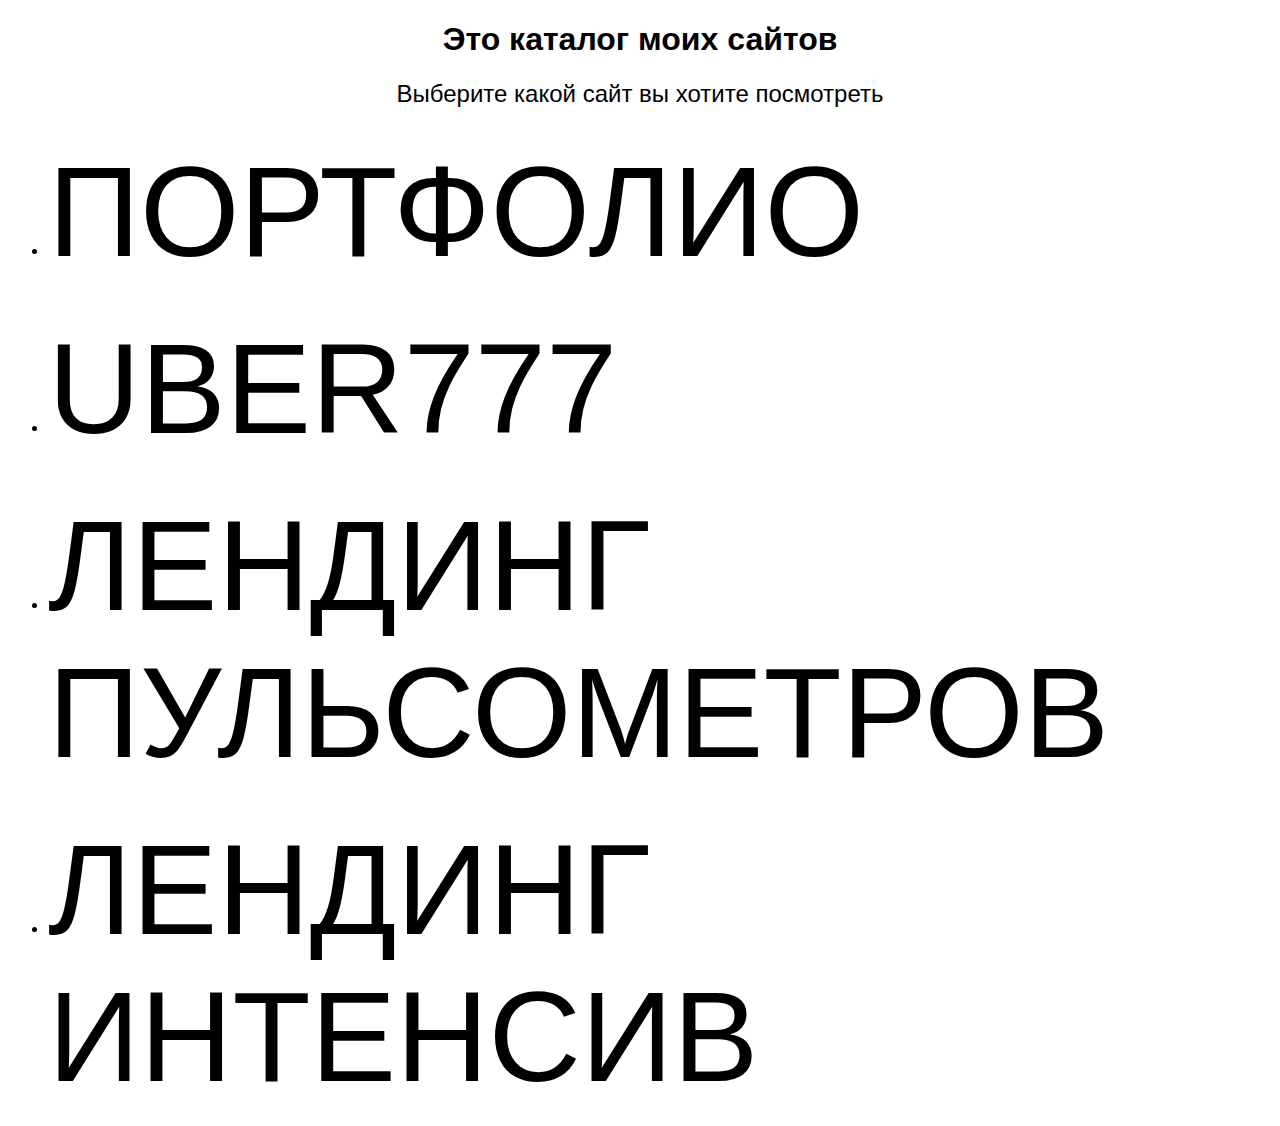
==== commit 15184160: "Update index.html" ====
--- a/index.html
+++ b/index.html
@@ -2,9 +2,33 @@
 <html lang="en">
 <head>
 	<meta charset="UTF-8">
-	<title>Саталог сайтов</title>
+	<title>Каталог сайтов</title>
+	<style>
+		*{
+			font-family: sans-serif;
+		}
+		h1{
+			font-weight: 700;
+			text-align: center;
+		}
+		h2{
+			font-weight: 500;
+			text-align: center;
+		}
+		a{
+			text-decoration: none;
+			color: #000000;
+			text-transform: uppercase;
+			font-size: 10vw;
+		}
+		li{
+			margin-top: 30px;
+		}
+	</style>
 </head>
 <body>
+	<h1>Это каталог моих сайтов</h1>
+	<h2>Выберите какой сайт вы хотите посмотреть</h2>
 	<ul>
 		<li><a href="/briler">Портфолио</a></li>
 		<li><a href="/uber">Uber777</a></li>
